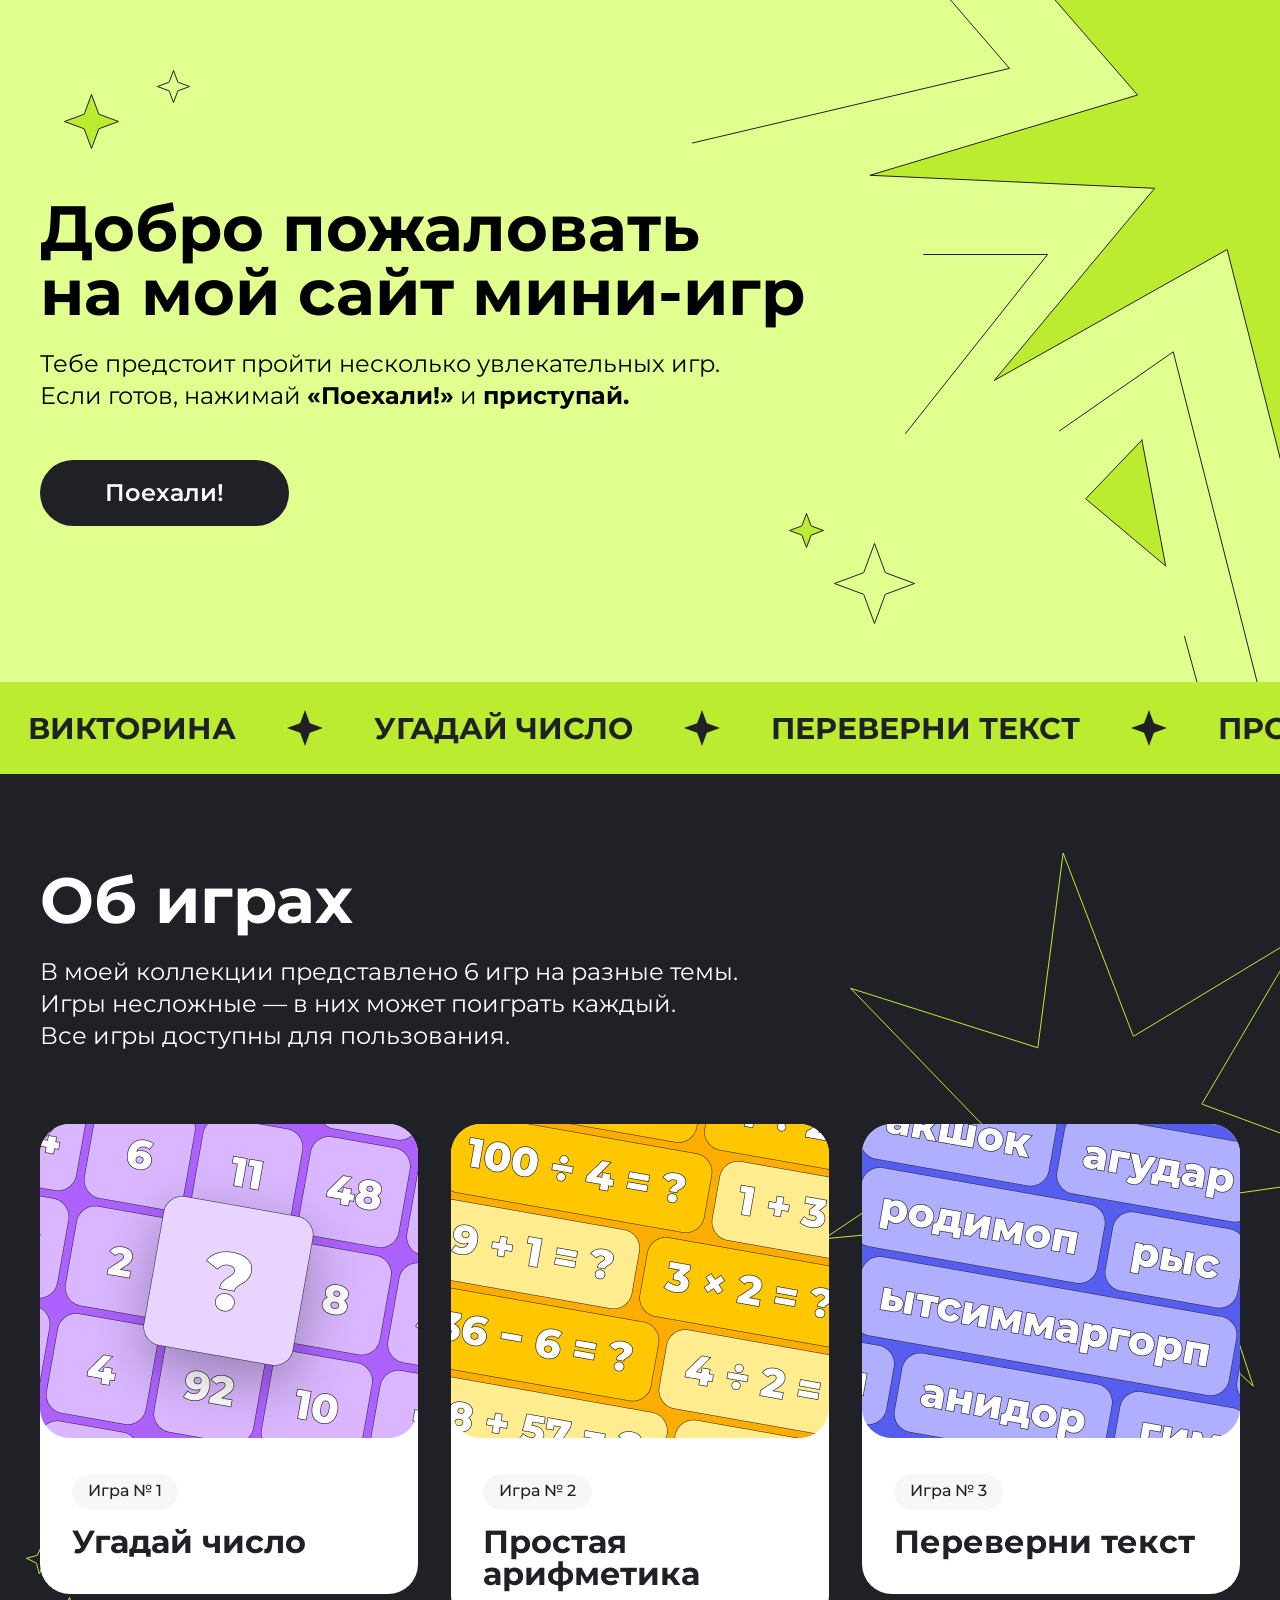
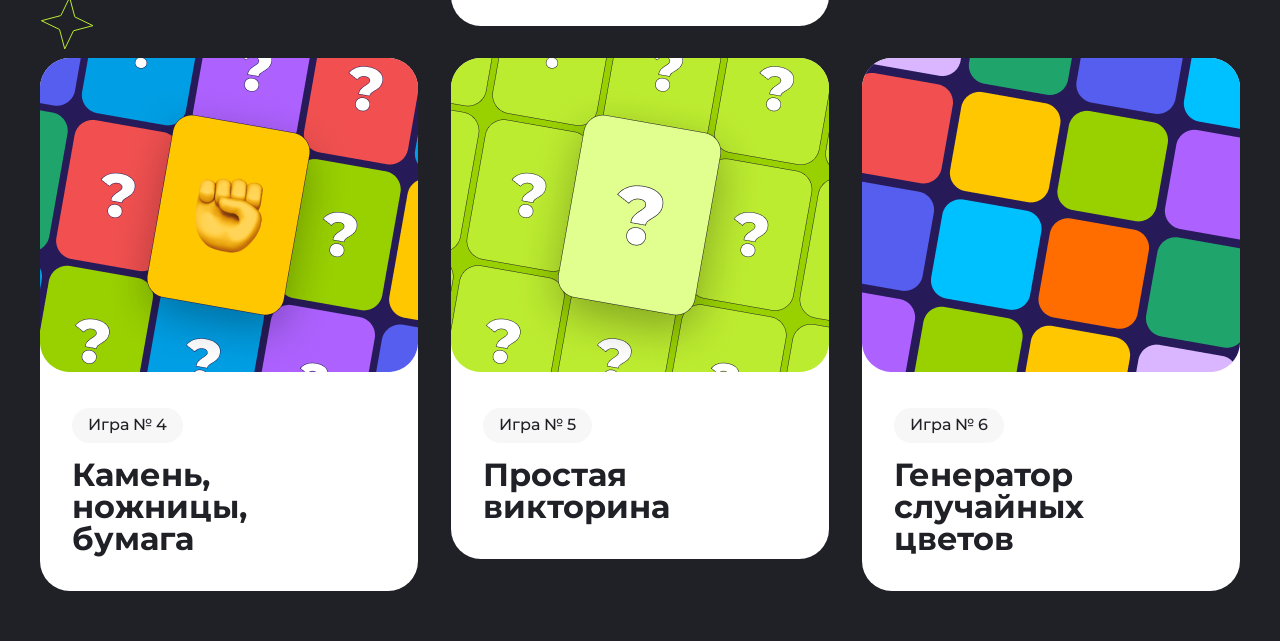
==== index.html @ 4f137b8b "Сайт с играми. Первый блок и блок об играх." ====
<!DOCTYPE html>
<html lang="en">

<head>
    <meta charset="UTF-8" />
    <meta name="viewport" content="width=device-width, initial-scale=1.0" />
    <title>Document</title>
    <link rel="preconnect" href="https://fonts.googleapis.com">
    <link rel="preconnect" href="https://fonts.gstatic.com" crossorigin>
    <link href="https://fonts.googleapis.com/css2?family=Montserrat:ital,wght@0,100..900;1,100..900&display=swap"
        rel="stylesheet">
    <link rel="stylesheet" type="text/css" href="style.css" />
</head>

<body>
    <section class="top">
        <div class="top__info center">
            <h1 class="top__title">Добро пожаловать<br>на мой сайт мини-игр</h1>
            <p class="top__subtitle">Тебе предстоит пройти несколько увлекательных игр.<br>Если готов,
                нажимай <b>«Поехали!»</b> и <b>приступай.</b></p>
            <a class="top__button" href="#about">Поехали!</a>
        </div>
        <svg class="star_1 bg_elements" width="57" height="57" viewBox="0 0 57 57" fill="none">
            <path
                d="M35.7285 20.9756L35.8086 21.1914L36.0244 21.2715L55.5586 28.5L36.0244 35.7285L35.8086 35.8086L35.7285 36.0244L28.5 55.5586L21.2715 36.0244L21.1914 35.8086L20.9756 35.7285L1.44043 28.5L20.9756 21.2715L21.1914 21.1914L21.2715 20.9756L28.5 1.44043L35.7285 20.9756Z"
                fill="#BCEC30" stroke="#202027" />
        </svg>

        <svg class="star_2 bg_elements" width="35" height="35" viewBox="0 0 35 35" fill="none">
            <path
                d="M21.7578 12.9473L21.8379 13.1621L22.0527 13.2422L33.5586 17.5L22.0527 21.7578L21.8379 21.8379L21.7578 22.0527L17.5 33.5586L13.2422 22.0527L13.1621 21.8379L12.9473 21.7578L1.44043 17.5L12.9473 13.2422L13.1621 13.1621L13.2422 12.9473L17.5 1.44043L21.7578 12.9473Z"
                stroke="#202027" />
        </svg>

        <svg class="star_3 bg_elements" width="37" height="37" viewBox="0 0 37 37" fill="none">
            <path
                d="M23.0273 13.6768L23.1074 13.8926L23.3232 13.9727L35.5586 18.5L23.3232 23.0273L23.1074 23.1074L23.0273 23.3232L18.5 35.5586L13.9727 23.3232L13.8926 23.1074L13.6768 23.0273L1.44043 18.5L13.6768 13.9727L13.8926 13.8926L13.9727 13.6768L18.5 1.44043L23.0273 13.6768Z"
                fill="#BCEC30" stroke="#202027" />
        </svg>

        <svg class="star_4 bg_elements" width="83" height="83" viewBox="0 0 83 83" fill="none">
            <path
                d="M52.2402 30.4648L52.3193 30.6807L52.5352 30.7598L81.5586 41.5L52.5352 52.2402L52.3193 52.3193L52.2402 52.5352L41.5 81.5586L30.7598 52.5352L30.6807 52.3193L30.4648 52.2402L1.44043 41.5L30.4648 30.7598L30.6807 30.6807L30.7598 30.4648L41.5 1.44043L52.2402 30.4648Z"
                stroke="#202027" />
        </svg>

        <svg class="super_star bg_elements" width="413" height="528" viewBox="0 0 413 528" fill="none">
            <path
                d="M533.96 48.4061C543.388 51.031 805.793 161.965 805.793 161.965L527.388 191.848L703.271 417.66L455.314 263.412L430.049 524.856L360.161 249.531L127.215 380.493L287.683 188.266L2.90706 175.289L270.58 95.0267L71.6813 -134.041L351.313 -2.49639L415.308 -256.31L444.045 -1.9517L698.758 -177.398L533.96 48.4061Z"
                fill="#BCEC30" stroke="#202027" stroke-miterlimit="10" stroke-linecap="round" />
        </svg>

        <svg class="ray_1 bg_elements" width="319" height="154" viewBox="0 0 319 154" fill="none">
            <path d="M241.293 -10L317.5 78.3799L0.5 153" stroke="#202027" stroke-linecap="round" />
        </svg>

        <svg class="ray_2 bg_elements" width="144" height="180" viewBox="0 0 144 180" fill="none">
            <path d="M18.5824 0.5H142.5L0.5 179.5" stroke="#202027" stroke-linecap="round" />
        </svg>

        <svg class="ray_3 bg_elements" width="216" height="420" viewBox="0 0 216 420" fill="none">
            <path d="M0.5 79.8677L114.26 0.822235L220.382 418.822" stroke="#202027" stroke-linecap="round" />
        </svg>

        <svg class="ray_4 bg_elements" width="35" height="125" viewBox="0 0 35 125" fill="none">
            <path d="M0.5 0.500122L34.5 124.5" stroke="#202027" stroke-linecap="round" />
        </svg>

        <svg class="triangle bg_elements" width="82" height="129" viewBox="0 0 82 129" fill="none">
            <path d="M56.8884 1.04858L0.729492 59.8133L80.7295 127.049L56.8884 1.04858Z" fill="#BCEC30" stroke="#202027"
                stroke-linecap="round" />
        </svg>
        <div class="ribbon">
            <div class="ribbon-track">
                <div class="ribbon-flex">
                    <a class="ribbon__link" href="#">Викторина</a>
                    <img src="./img/Star_delimiter.svg" alt="star">
                    <a class="ribbon__link" href="#">угадай число</a>
                    <img src="./img/Star_delimiter.svg" alt="star">
                    <a class="ribbon__link" href="#">Переверни текст</a>
                    <img src="./img/Star_delimiter.svg" alt="star">
                    <a class="ribbon__link" href="#">Простая арифметика</a>
                    <img src="./img/Star_delimiter.svg" alt="star">
                    <a class="ribbon__link" href="#">Камень, ножницы, бумага</a>
                    <img src="./img/Star_delimiter.svg" alt="star">
                    <a class="ribbon__link" href="#">Генератор случайных цветов</a>
                    <img src="./img/Star_delimiter.svg" alt="star">
                </div>

                <div class="ribbon-flex">
                    <a class="ribbon__link" href="#">Викторина</a>
                    <img src="./img/Star_delimiter.svg" alt="star">
                    <a class="ribbon__link" href="#">угадай число</a>
                    <img src="./img/Star_delimiter.svg" alt="star">
                    <a class="ribbon__link" href="#">Переверни текст</a>
                    <img src="./img/Star_delimiter.svg" alt="star">
                    <a class="ribbon__link" href="#">Простая арифметика</a>
                    <img src="./img/Star_delimiter.svg" alt="star">
                    <a class="ribbon__link" href="#">Камень, ножницы, бумага</a>
                    <img src="./img/Star_delimiter.svg" alt="star">
                    <a class="ribbon__link" href="#">Генератор случайных цветов</a>
                    <img src="./img/Star_delimiter.svg" alt="star">
                </div>
            </div>
        </div>
    </section>

    <section class="about-games center" id="about">
        <h2 class="about-games__title">Об играх</h2>
        <p class="about-games__desc">В моей коллекции представлено 6 игр на разные темы.<br>Игры несложные — в них может
            поиграть каждый.<br>Все игры доступны для пользования.</p>
        <div class="about-content">
            <a class="about-content__links" href="#mini_guessthenumber">
                <article class="gamecard">
                    <img class="gamecard__image" src="./img/guessTHEnumber.png" alt="Угадай число" />
                    <p class="gamecard__number">Игра № 1</p>
                    <h3 class="gamecard__name">Угадай число</h3>
                </article>
            </a>
            <a class="about-content__links" href="#mini_simpleMath">
                <article class="gamecard">
                    <img class="gamecard__image" src="./img/simpleMath.png" alt="Простая арифметика" />
                    <p class="gamecard__number">Игра № 2</p>
                    <h3 class="gamecard__name">Простая арифметика</h3>
                </article>
            </a>
            <a class="about-content__links" href="#mini_textRoll">
                <article class="gamecard">
                    <img class="gamecard__image" src="./img/textRoll.png" alt="Переверни текст" />
                    <p class="gamecard__number">Игра № 3</p>
                    <h3 class="gamecard__name">Переверни текст</h3>
                </article>
            </a>
            <a class="about-content__links" href="#mini_rockPaperScissors">
                <article class="gamecard">
                    <img class="gamecard__image" src="./img/rockPaperScissors.png" alt="Камень, ножницы, бумага" />
                    <p class="gamecard__number">Игра № 4</p>
                    <h3 class="gamecard__name">Камень, ножницы, <br>бумага</h3>
                </article>
            </a>
            <a class="about-content__links" href="#mini_simpleQuiz">
                <article class="gamecard">
                    <img class="gamecard__image" src="./img/simpleQuiz.png" alt="Простая викторина" />
                    <p class="gamecard__number">Игра № 5</p>
                    <h3 class="gamecard__name">Простая викторина</h3>
                </article>
            </a>
            <a class="about-content__links" href="#mini_rndColorGenerator">
                <article class="gamecard">
                    <img class="gamecard__image" src="./img/rndColorGenerator.png" alt="Генератор случайных цветов" />
                    <p class="gamecard__number">Игра № 6</p>
                    <h3 class="gamecard__name">Генератор случайных цветов</h3>
                </article>
            </a>
        </div>
        <svg class="about-games__smallstar bg_elements" width="32" height="32" viewBox="0 0 32 32" fill="none">
            <path
                d="M19.7299 11.9161L19.7892 12.1376L19.9965 12.2378L29.7633 16.9489L19.282 19.7302L19.0596 19.7894L18.9593 19.9966L14.2472 29.7633L11.467 19.2822L11.4077 19.0597L11.2015 18.9596L1.43379 14.2474L11.9159 11.4672L12.1374 11.4079L12.2375 11.2016L16.9487 1.43385L19.7299 11.9161Z"
                stroke="#BCEC30" />
        </svg>
        <svg class="about-games__medstar bg_elements" width="55" height="55" viewBox="0 0 55 55" fill="none">
            <path
                d="M34.7324 20.6642L34.7916 20.8867L34.999 20.9859L52.9165 29.6301L33.6881 34.7321L33.4657 34.7914L33.3655 34.9986L24.7213 52.9162L19.6193 33.6878L19.561 33.4654L19.3538 33.3652L1.43523 24.7209L20.6646 19.619L20.887 19.5607L20.9862 19.3534L29.6305 1.43487L34.7324 20.6642Z"
                stroke="#BCEC30" />
        </svg>
        <svg class="about-games__bigstar bg_elements" width="458" height="567" viewBox="0 0 458 567" fill="none">
            <path
                d="M311.162 184.877L311.375 185.435L311.886 185.126L479.433 83.8166L380.125 252.557L379.822 253.073L380.383 253.28L564.053 321.108L370.209 348.674L369.617 348.758L369.804 349.326L431.29 535.214L288.88 400.849L288.444 400.439L288.117 400.94L181.119 564.91L197.379 369.793L197.429 369.197L196.833 369.254L1.9221 387.833L164.611 278.892L165.107 278.56L164.691 278.129L28.6398 137.326L215.247 196.597L215.818 196.778L215.895 196.186L241.152 2.02586L311.162 184.877Z"
                stroke="#BCEC30" />
        </svg>
    </section>
</body>

</html>
---- style.css ----
* {
  margin: 0;
  padding: 0;
  z-index: 2;
}

a {
  text-decoration: none;
}

.center {
  padding-left: calc(50% - 600px);
  padding-right: calc(50% - 600px);
}

body {
  font-family: "Montserrat", sans-serif;
  font-size: 16px;
}

.top {
  background-color: #E1FF8F;
  background-repeat: no-repeat;
  background-position: center, center;
  background-size: cover;
  padding-top: 196px;
  position: relative;
  z-index: 0;
  overflow: hidden;
}

.top__info {
  max-width: 769px;
  position: relative;
  /* z-index: 2; */
}

.top__title {
  font-family: Montserrat;
  font-weight: 700;
  font-size: 64px;
  line-height: 100%;
  letter-spacing: 0px;
  vertical-align: middle;
}

.top__subtitle {
  font-family: Montserrat;
  font-weight: 400;
  font-size: 24px;
  line-height: 32px;
  letter-spacing: 0px;
  vertical-align: middle;
  margin-top: 24px;
}

.top__button {
  display: inline-block;
  opacity: 1;
  border-width: 1px;
  border-radius: 60px;
  padding: 16px 65px;
  background: #202027;
  font-family: Montserrat;
  font-weight: 600;
  font-size: 24px;
  line-height: 142%;
  letter-spacing: 0%;
  text-align: center;
  color: #FFFFFF;
  margin-top: 48px;
  transition: all 0.5s;
}

.top__button:hover {
  color: #000000;
  background-color: #ffffff;
}

.bg_elements {
  position: absolute;
  z-index: 1;
}

.star_1 {
  top: 93px;
  left: 63px;
}

.star_2 {
  top: 69px;
  left: 156px;
}

.star_3 {
  bottom: 225px;
  right: 455px;
}

.star_4 {
  bottom: 149px;
  right: 364px;
}

.super_star {
  top: 0px;
  right: 0px;
}

.ray_1 {
  top: -10px;
  right: 269px;
}

.ray_2 {
  top: 254px;
  right: 231px;
}

.ray_3 {
  bottom: 3px;
  right: 5px;
}

.ray_4 {
  bottom: 13px;
  right: 61px;
}

.triangle {
  bottom: 206px;
  right: 113px;
}

.ribbon {
  overflow: hidden;
  margin-top: 156px;
  white-space: nowrap;
  background-color: #BCEC30;
  padding: 28px;
  width: 100%;
  position: relative;
  z-index: 2;
}

.ribbon-track {
  display: flex;
  width: max-content;
  animation: scroll 15s linear infinite;
}

.ribbon-flex {
  display: flex;
  align-items: center;
  column-gap: 51px;
  padding-right: 51px;
}

.ribbon__link {
  font-family: Montserrat;
  font-weight: 700;
  font-size: 30px;
  line-height: 110%;
  letter-spacing: 4%;
  text-transform: uppercase;
  color: #202027;
}

@keyframes scroll {
  0% {
    transform: translateX(0);
  }

  100% {
    transform: translateX(-50%);
  }
}

.ribbon:hover {
  animation-play-state: paused;
}

.about-games {
  padding-top: 94px;
  padding-bottom: 50px;
  background-color: #202027;
  position: relative;
}

.about-games__title {
  color: #FFFFFF;
  font-weight: 700;
  font-style: Bold;
  font-size: 64px;
  line-height: 100%;
  letter-spacing: 0px;
}

.about-games__desc {
  color: #FFFFFF;
  font-weight: 400;
  font-size: 24px;
  line-height: 32px;
  letter-spacing: 0px;
  margin-top: 24px;
}

.about-content {
  display: flex;
  flex-wrap: wrap;
  gap: 32px;
  margin-top: 72px;
  justify-content: space-between;
  align-items: flex-start;
}

.gamecard {
  border-radius: 30px;
  max-width: 378px;
  background-color: #fff;
  z-index: 2;
  transition: transform 0.7s;
}

.gamecard__image {
  width: 100%;
}

.gamecard__number {
  margin-top: 32px;
  margin-left: 32px;
  display: inline-block;
  background-color: #F7F7F7;
  font-weight: 500;
  font-size: 16px;
  line-height: 110%;
  letter-spacing: 0px;
  vertical-align: bottom;
  border-radius: 52.58px;
  padding: 8px 16px 10px 16px;
  color: #202027;
}

.gamecard__name {
  display: inline-block;
  margin: 16px 32px 36px 32px;
  font-weight: 700;
  font-size: 32px;
  line-height: 100%;
  color: #202027;
}

.gamecard:hover {
  transform: scale(1.05);
}

.about-games__smallstar {
  top: 770px;
  left: 25px;
}

.about-games__medstar {
  top: 822px;
  left: 40px;
}

.about-games__bigstar {
  top: 77px;
  right: 0px;
}
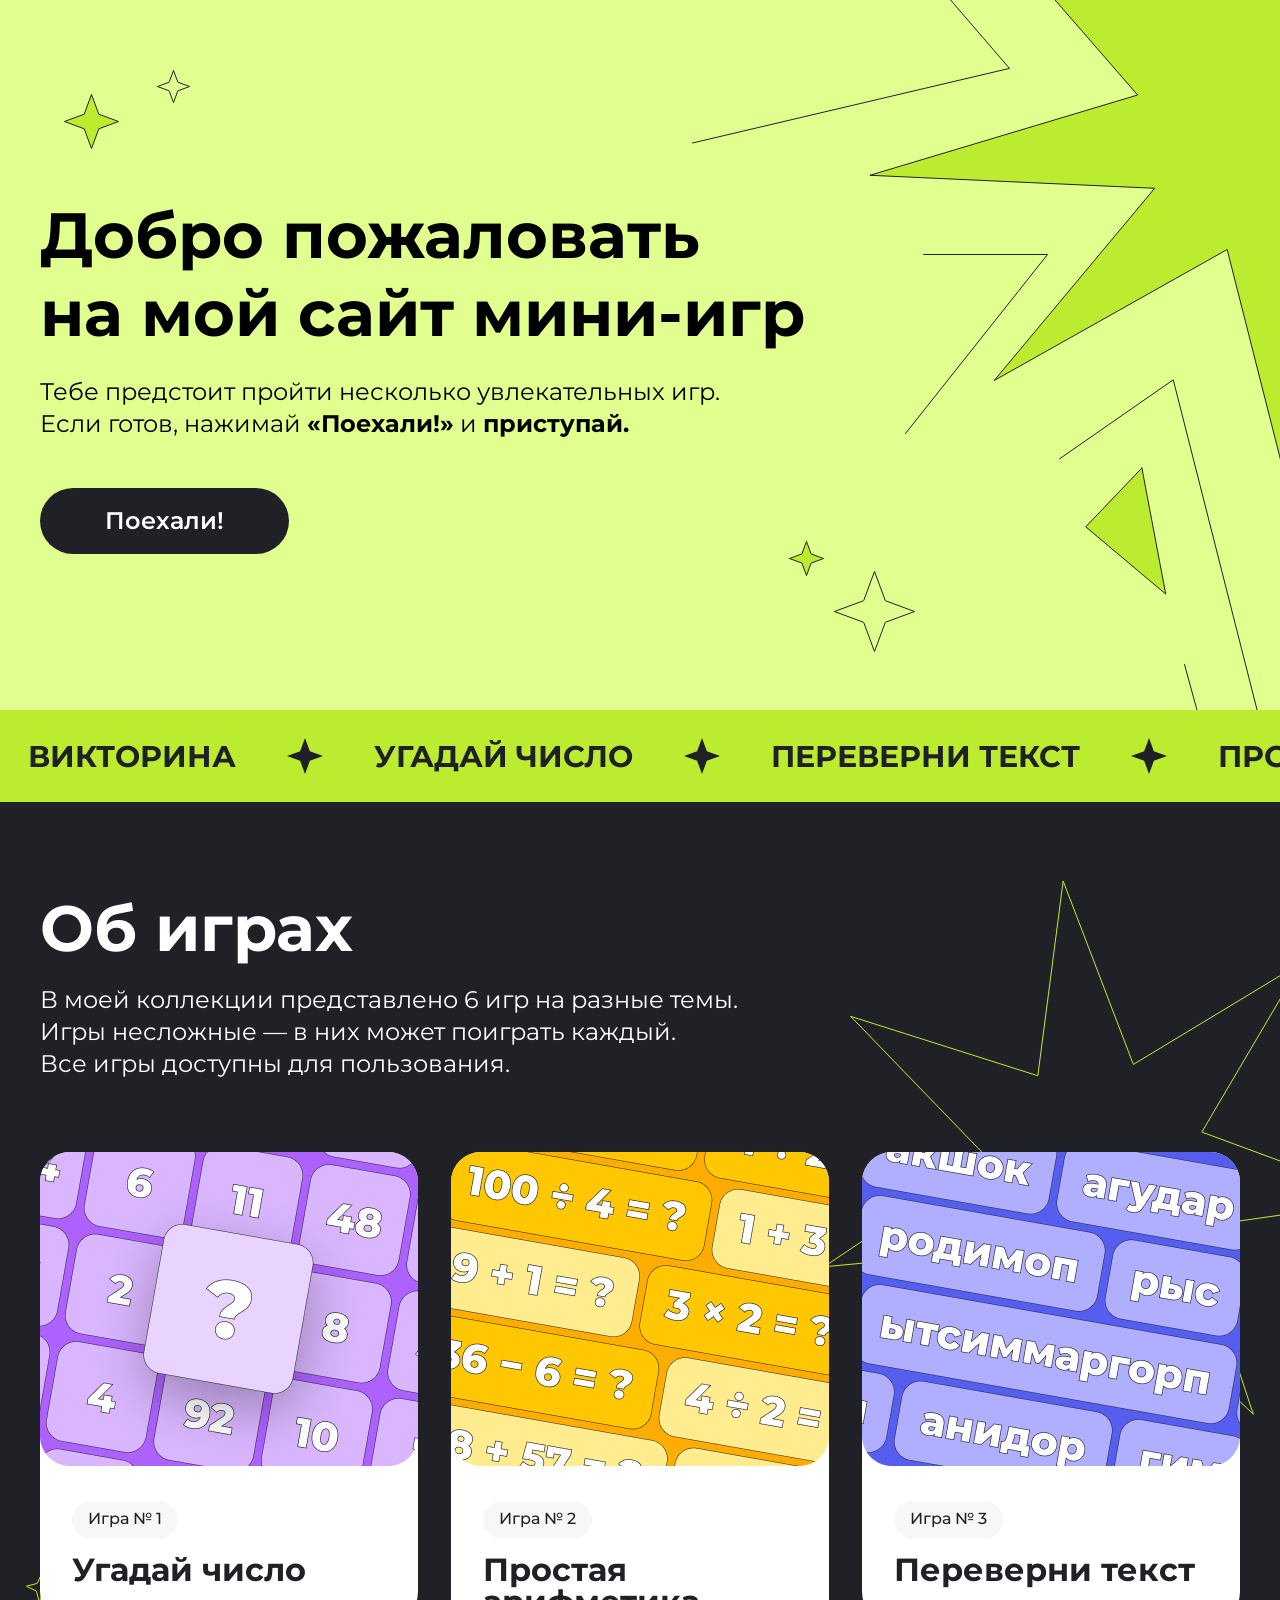
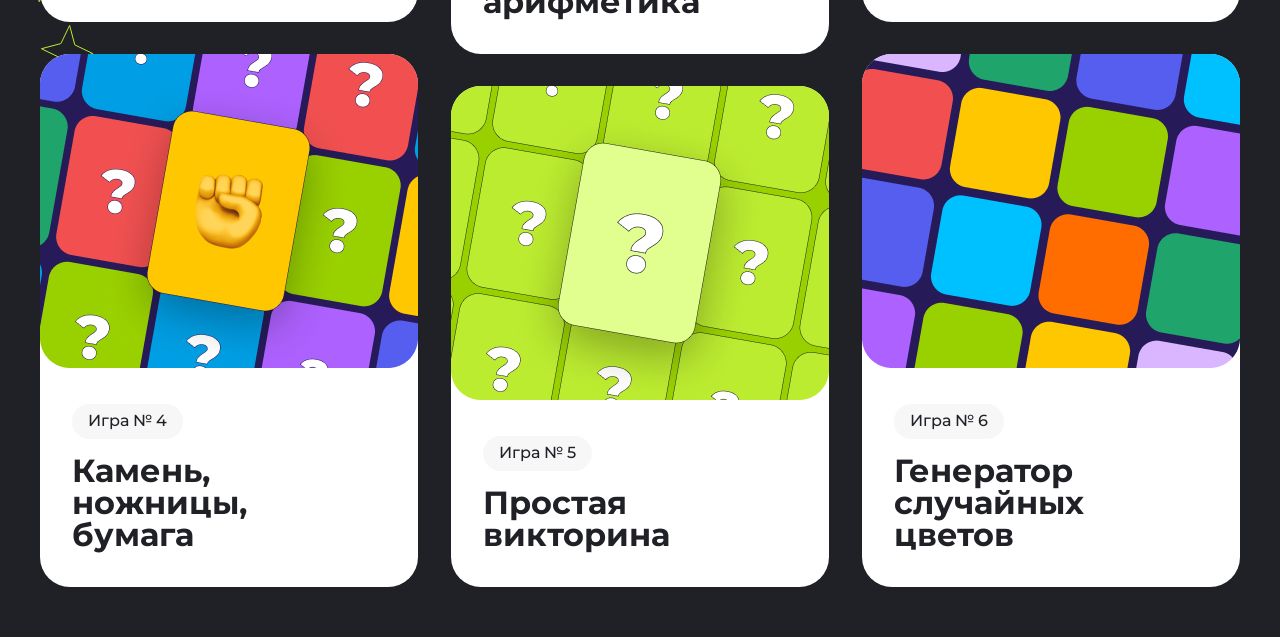
==== commit d12f72bf: "Устранение замечаний." ====
--- a/index.html
+++ b/index.html
@@ -113,42 +113,42 @@
             <a class="about-content__links" href="#mini_guessthenumber">
                 <article class="gamecard">
                     <img class="gamecard__image" src="./img/guessTHEnumber.png" alt="Угадай число" />
-                    <p class="gamecard__number">Игра № 1</p>
+                    <span class="gamecard__number">Игра № 1</span>
                     <h3 class="gamecard__name">Угадай число</h3>
                 </article>
             </a>
             <a class="about-content__links" href="#mini_simpleMath">
                 <article class="gamecard">
                     <img class="gamecard__image" src="./img/simpleMath.png" alt="Простая арифметика" />
-                    <p class="gamecard__number">Игра № 2</p>
+                    <span class="gamecard__number">Игра № 2</span>
                     <h3 class="gamecard__name">Простая арифметика</h3>
                 </article>
             </a>
             <a class="about-content__links" href="#mini_textRoll">
                 <article class="gamecard">
                     <img class="gamecard__image" src="./img/textRoll.png" alt="Переверни текст" />
-                    <p class="gamecard__number">Игра № 3</p>
+                    <span class="gamecard__number">Игра № 3</span>
                     <h3 class="gamecard__name">Переверни текст</h3>
                 </article>
             </a>
             <a class="about-content__links" href="#mini_rockPaperScissors">
                 <article class="gamecard">
                     <img class="gamecard__image" src="./img/rockPaperScissors.png" alt="Камень, ножницы, бумага" />
-                    <p class="gamecard__number">Игра № 4</p>
+                    <span class="gamecard__number">Игра № 4</span>
                     <h3 class="gamecard__name">Камень, ножницы, <br>бумага</h3>
                 </article>
             </a>
-            <a class="about-content__links" href="#mini_simpleQuiz">
+            <a class="about-content__links about-content__links_alignment" href="#mini_simpleQuiz">
                 <article class="gamecard">
                     <img class="gamecard__image" src="./img/simpleQuiz.png" alt="Простая викторина" />
-                    <p class="gamecard__number">Игра № 5</p>
+                    <span class="gamecard__number">Игра № 5</span>
                     <h3 class="gamecard__name">Простая викторина</h3>
                 </article>
             </a>
             <a class="about-content__links" href="#mini_rndColorGenerator">
                 <article class="gamecard">
                     <img class="gamecard__image" src="./img/rndColorGenerator.png" alt="Генератор случайных цветов" />
-                    <p class="gamecard__number">Игра № 6</p>
+                    <span class="gamecard__number">Игра № 6</span>
                     <h3 class="gamecard__name">Генератор случайных цветов</h3>
                 </article>
             </a>
--- a/style.css
+++ b/style.css
@@ -39,7 +39,6 @@
   font-family: Montserrat;
   font-weight: 700;
   font-size: 64px;
-  line-height: 100%;
   letter-spacing: 0px;
   vertical-align: middle;
 }
@@ -208,11 +207,20 @@
 .about-content {
   display: flex;
   flex-wrap: wrap;
-  gap: 32px;
+  column-gap: 32px;
   margin-top: 72px;
   justify-content: space-between;
   align-items: flex-start;
 }
+
+.about-content__links{
+  height:fit-content;
+}
+
+.about-content__links_alignment {
+  align-self: flex-end;
+}
+
 
 .gamecard {
   border-radius: 30px;
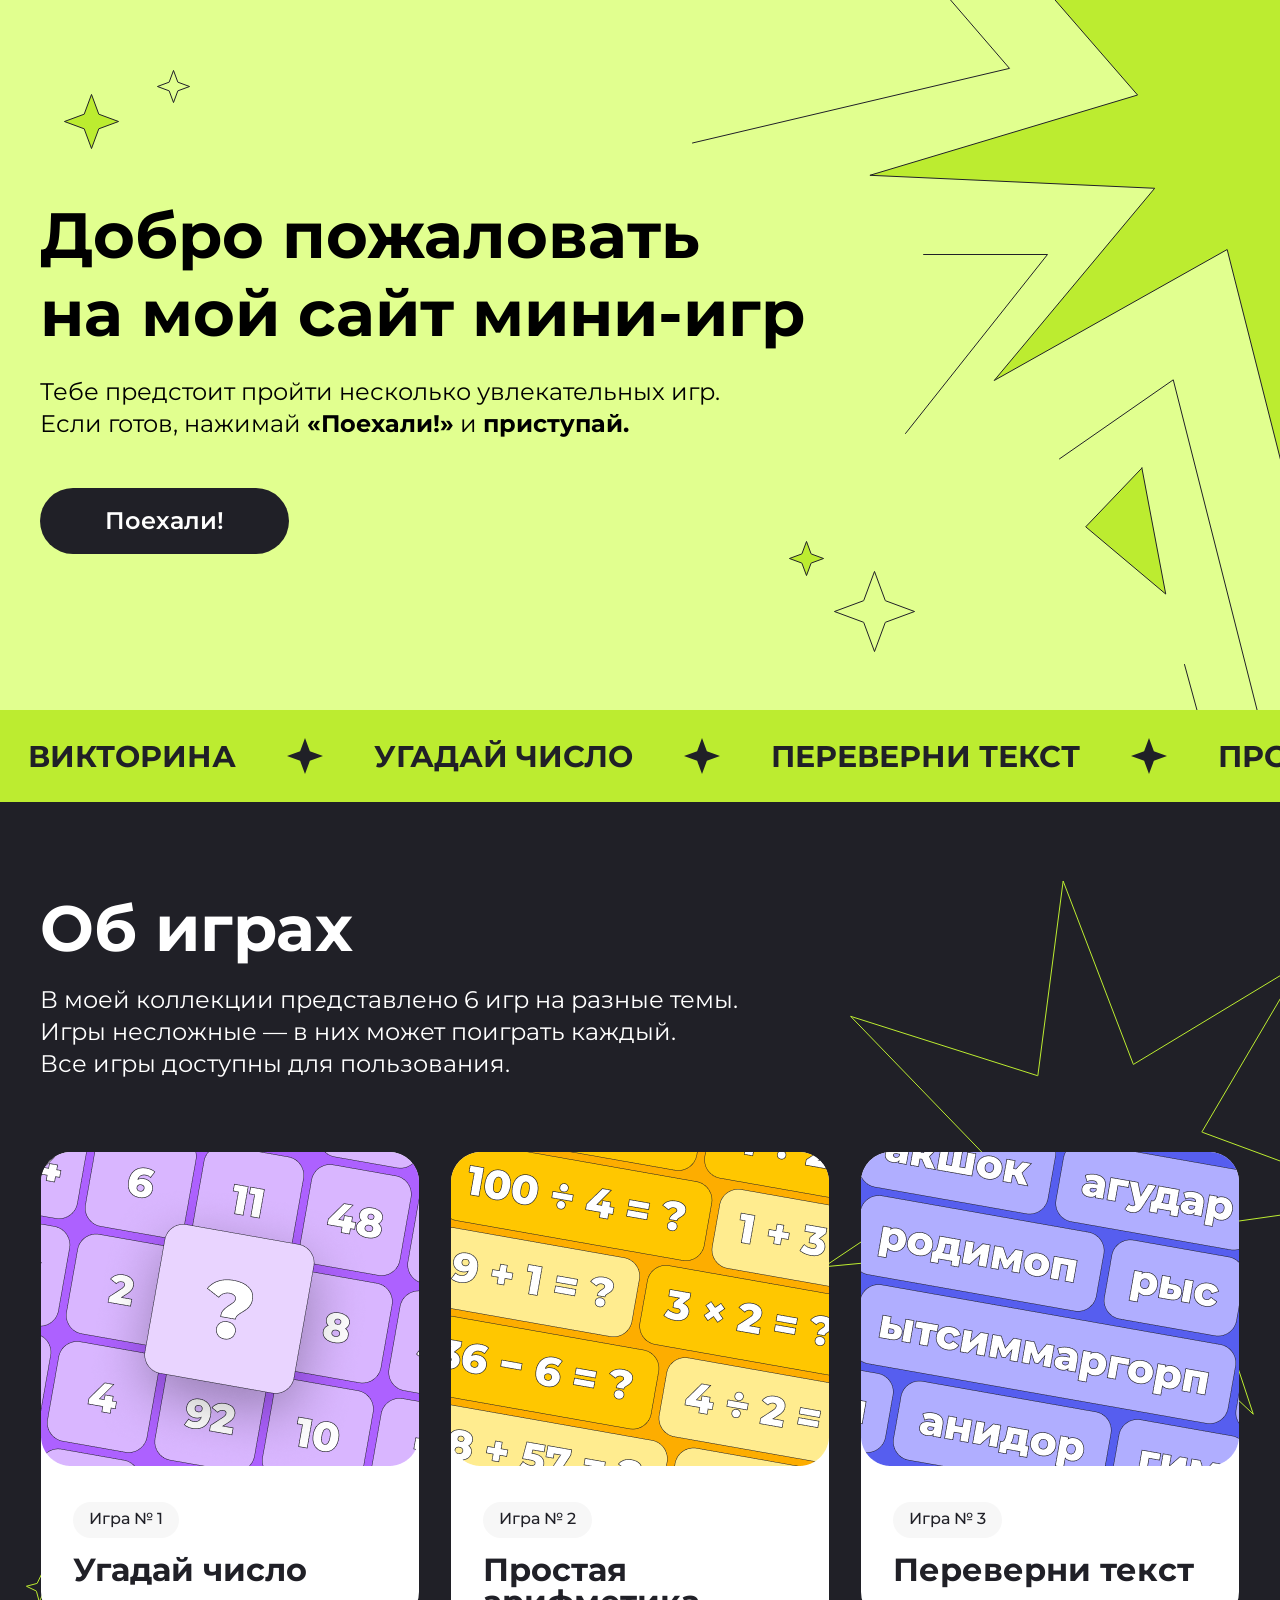
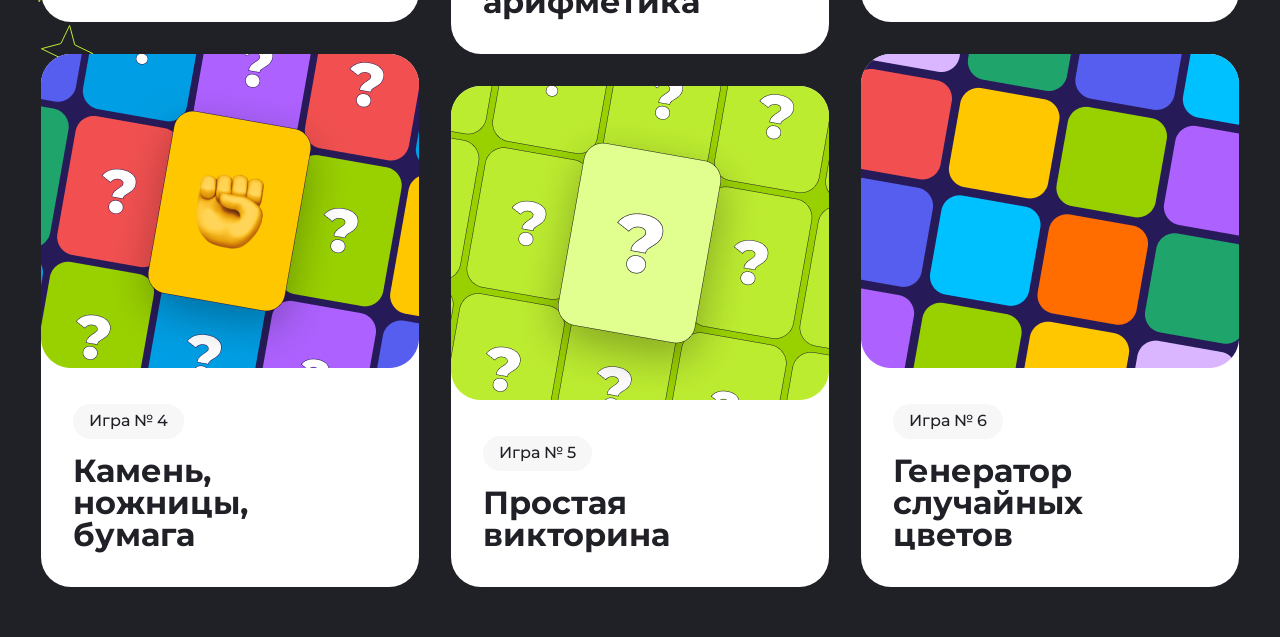
==== commit 0cf7b90b: "Мобильная версия + ДЗ №2 по JS" ====
--- a/index.html
+++ b/index.html
@@ -16,7 +16,7 @@
     <section class="top">
         <div class="top__info center">
             <h1 class="top__title">Добро пожаловать<br>на мой сайт мини-игр</h1>
-            <p class="top__subtitle">Тебе предстоит пройти несколько увлекательных игр.<br>Если готов,
+            <p class="top__subtitle">Тебе предстоит пройти несколько увлекательных игр. Если готов,
                 нажимай <b>«Поехали!»</b> и <b>приступай.</b></p>
             <a class="top__button" href="#about">Поехали!</a>
         </div>
@@ -44,29 +44,36 @@
                 stroke="#202027" />
         </svg>
 
-        <svg class="super_star bg_elements" width="413" height="528" viewBox="0 0 413 528" fill="none">
+        <svg class="super_star bg_elements invisible-mob" width="413" height="528" viewBox="0 0 413 528" fill="none">
             <path
                 d="M533.96 48.4061C543.388 51.031 805.793 161.965 805.793 161.965L527.388 191.848L703.271 417.66L455.314 263.412L430.049 524.856L360.161 249.531L127.215 380.493L287.683 188.266L2.90706 175.289L270.58 95.0267L71.6813 -134.041L351.313 -2.49639L415.308 -256.31L444.045 -1.9517L698.758 -177.398L533.96 48.4061Z"
                 fill="#BCEC30" stroke="#202027" stroke-miterlimit="10" stroke-linecap="round" />
         </svg>
 
-        <svg class="ray_1 bg_elements" width="319" height="154" viewBox="0 0 319 154" fill="none">
+        <svg class="big_star bg_elements" width="160" height="155" viewBox="0 0 160 155" fill="none">
+            <path
+                d="M163.245 10.1084C166.091 10.8901 245.303 43.9262 245.303 43.9262L161.261 52.8254L214.355 120.072L139.504 74.1373L131.878 151.995L110.781 70.0034L40.4614 109.004L88.9017 51.7587L2.93664 47.8942L83.7388 23.992L23.6975 -44.2245L108.11 -5.05042L127.428 -80.6362L136.103 -4.88821L212.993 -57.1361L163.245 10.1084Z"
+                fill="#BCEC30" stroke="#202027" stroke-miterlimit="10" stroke-linecap="round" />
+        </svg>
+
+
+        <svg class="ray_1 bg_elements invisible-mob" width="319" height="154" viewBox="0 0 319 154" fill="none">
             <path d="M241.293 -10L317.5 78.3799L0.5 153" stroke="#202027" stroke-linecap="round" />
         </svg>
 
-        <svg class="ray_2 bg_elements" width="144" height="180" viewBox="0 0 144 180" fill="none">
+        <svg class="ray_2 bg_elements invisible-mob" width="144" height="180" viewBox="0 0 144 180" fill="none">
             <path d="M18.5824 0.5H142.5L0.5 179.5" stroke="#202027" stroke-linecap="round" />
         </svg>
 
-        <svg class="ray_3 bg_elements" width="216" height="420" viewBox="0 0 216 420" fill="none">
+        <svg class="ray_3 bg_elements invisible-mob" width="216" height="420" viewBox="0 0 216 420" fill="none">
             <path d="M0.5 79.8677L114.26 0.822235L220.382 418.822" stroke="#202027" stroke-linecap="round" />
         </svg>
 
-        <svg class="ray_4 bg_elements" width="35" height="125" viewBox="0 0 35 125" fill="none">
+        <svg class="ray_4 bg_elements invisible-mob" width="35" height="125" viewBox="0 0 35 125" fill="none">
             <path d="M0.5 0.500122L34.5 124.5" stroke="#202027" stroke-linecap="round" />
         </svg>
 
-        <svg class="triangle bg_elements" width="82" height="129" viewBox="0 0 82 129" fill="none">
+        <svg class="triangle bg_elements invisible-mob" width="82" height="129" viewBox="0 0 82 129" fill="none">
             <path d="M56.8884 1.04858L0.729492 59.8133L80.7295 127.049L56.8884 1.04858Z" fill="#BCEC30" stroke="#202027"
                 stroke-linecap="round" />
         </svg>
@@ -74,32 +81,32 @@
             <div class="ribbon-track">
                 <div class="ribbon-flex">
                     <a class="ribbon__link" href="#">Викторина</a>
-                    <img src="./img/Star_delimiter.svg" alt="star">
+                    <img class="ribbon__delimiter" src="./img/Star_delimiter.svg" alt="star">
                     <a class="ribbon__link" href="#">угадай число</a>
-                    <img src="./img/Star_delimiter.svg" alt="star">
+                    <img class="ribbon__delimiter" src="./img/Star_delimiter.svg" alt="star">
                     <a class="ribbon__link" href="#">Переверни текст</a>
-                    <img src="./img/Star_delimiter.svg" alt="star">
+                    <img class="ribbon__delimiter" src="./img/Star_delimiter.svg" alt="star">
                     <a class="ribbon__link" href="#">Простая арифметика</a>
-                    <img src="./img/Star_delimiter.svg" alt="star">
+                    <img class="ribbon__delimiter" src="./img/Star_delimiter.svg" alt="star">
                     <a class="ribbon__link" href="#">Камень, ножницы, бумага</a>
-                    <img src="./img/Star_delimiter.svg" alt="star">
+                    <img class="ribbon__delimiter" src="./img/Star_delimiter.svg" alt="star">
                     <a class="ribbon__link" href="#">Генератор случайных цветов</a>
-                    <img src="./img/Star_delimiter.svg" alt="star">
+                    <img class="ribbon__delimiter" src="./img/Star_delimiter.svg" alt="star">
                 </div>
 
                 <div class="ribbon-flex">
                     <a class="ribbon__link" href="#">Викторина</a>
-                    <img src="./img/Star_delimiter.svg" alt="star">
+                    <img class="ribbon__delimiter" src="./img/Star_delimiter.svg" alt="star">
                     <a class="ribbon__link" href="#">угадай число</a>
-                    <img src="./img/Star_delimiter.svg" alt="star">
+                    <img class="ribbon__delimiter" src="./img/Star_delimiter.svg" alt="star">
                     <a class="ribbon__link" href="#">Переверни текст</a>
-                    <img src="./img/Star_delimiter.svg" alt="star">
+                    <img class="ribbon__delimiter" src="./img/Star_delimiter.svg" alt="star">
                     <a class="ribbon__link" href="#">Простая арифметика</a>
-                    <img src="./img/Star_delimiter.svg" alt="star">
+                    <img class="ribbon__delimiter" src="./img/Star_delimiter.svg" alt="star">
                     <a class="ribbon__link" href="#">Камень, ножницы, бумага</a>
-                    <img src="./img/Star_delimiter.svg" alt="star">
+                    <img class="ribbon__delimiter" src="./img/Star_delimiter.svg" alt="star">
                     <a class="ribbon__link" href="#">Генератор случайных цветов</a>
-                    <img src="./img/Star_delimiter.svg" alt="star">
+                    <img class="ribbon__delimiter" src="./img/Star_delimiter.svg" alt="star">
                 </div>
             </div>
         </div>
--- a/style.css
+++ b/style.css
@@ -51,6 +51,7 @@
   letter-spacing: 0px;
   vertical-align: middle;
   margin-top: 24px;
+  padding-right: 24px;
 }
 
 .top__button {
@@ -101,6 +102,12 @@
   right: 364px;
 }
 
+.big_star {
+  display: none;
+  top: 0px;
+  right: 0px;
+}
+
 .super_star {
   top: 0px;
   right: 0px;
@@ -209,12 +216,12 @@
   flex-wrap: wrap;
   column-gap: 32px;
   margin-top: 72px;
-  justify-content: space-between;
+  justify-content: center;
   align-items: flex-start;
 }
 
-.about-content__links{
-  height:fit-content;
+.about-content__links {
+  height: fit-content;
 }
 
 .about-content__links_alignment {
@@ -275,4 +282,110 @@
 .about-games__bigstar {
   top: 77px;
   right: 0px;
+}
+
+@media (max-width: 1198px) {
+  .center {
+    padding-left: calc(50% - 394px);
+    padding-right: calc(50% - 394px);
+  }
+
+  .about-content {
+    row-gap: 32px;
+  }
+
+  .invisible-mob {
+    display: none;
+  }
+
+  .big_star {
+    display: block;
+  }
+
+  .star_3 {
+    right: 86px;
+  }
+
+  .star_4 {
+    right: 34px;
+  }
+}
+
+@media (max-width: 787px) {
+
+  .center {
+    padding-left: 16px;
+    padding-right: 16px;
+  }
+
+  .about-games {
+    display: none;
+  }
+
+  .top {
+    padding-top: 147px;
+  }
+
+  .top__title {
+    font-size: 40px;
+    text-align: center;
+  }
+
+  .top__subtitle {
+    font-size: 16px;
+    line-height: 100%;
+    letter-spacing: 0px;
+    text-align: center;
+    vertical-align: middle;
+    padding-left: 16px;
+    padding-right: 16px;
+  }
+
+  .top__button {
+    display: block;
+    justify-self: center;
+    padding: 16px 103.5px;
+    font-size: 16px;
+    margin-top: 36px;
+  }
+
+  .ribbon {
+    padding: 16px;
+    margin-top: 131px;
+  }
+
+  .ribbon__link {
+    font-size: 16px;
+  }
+
+  .ribbon__delimiter {
+    width: 19px;
+    height: 19px;
+  }
+
+  .star_1 {
+    top: 97px;
+    left: 37px;
+    width: 35px;
+    height: 35px;
+  }
+
+  .star_2 {
+    top: 64px;
+    left: 91px;
+    width: 21px;
+    height: 21px;
+  }
+
+  .star_3 {
+    bottom: 125px;
+    width: 18px;
+    height: 18px;
+  }
+
+  .star_4 {
+    bottom: 79px;
+    width: 39px;
+    height: 41px;
+  }
 }
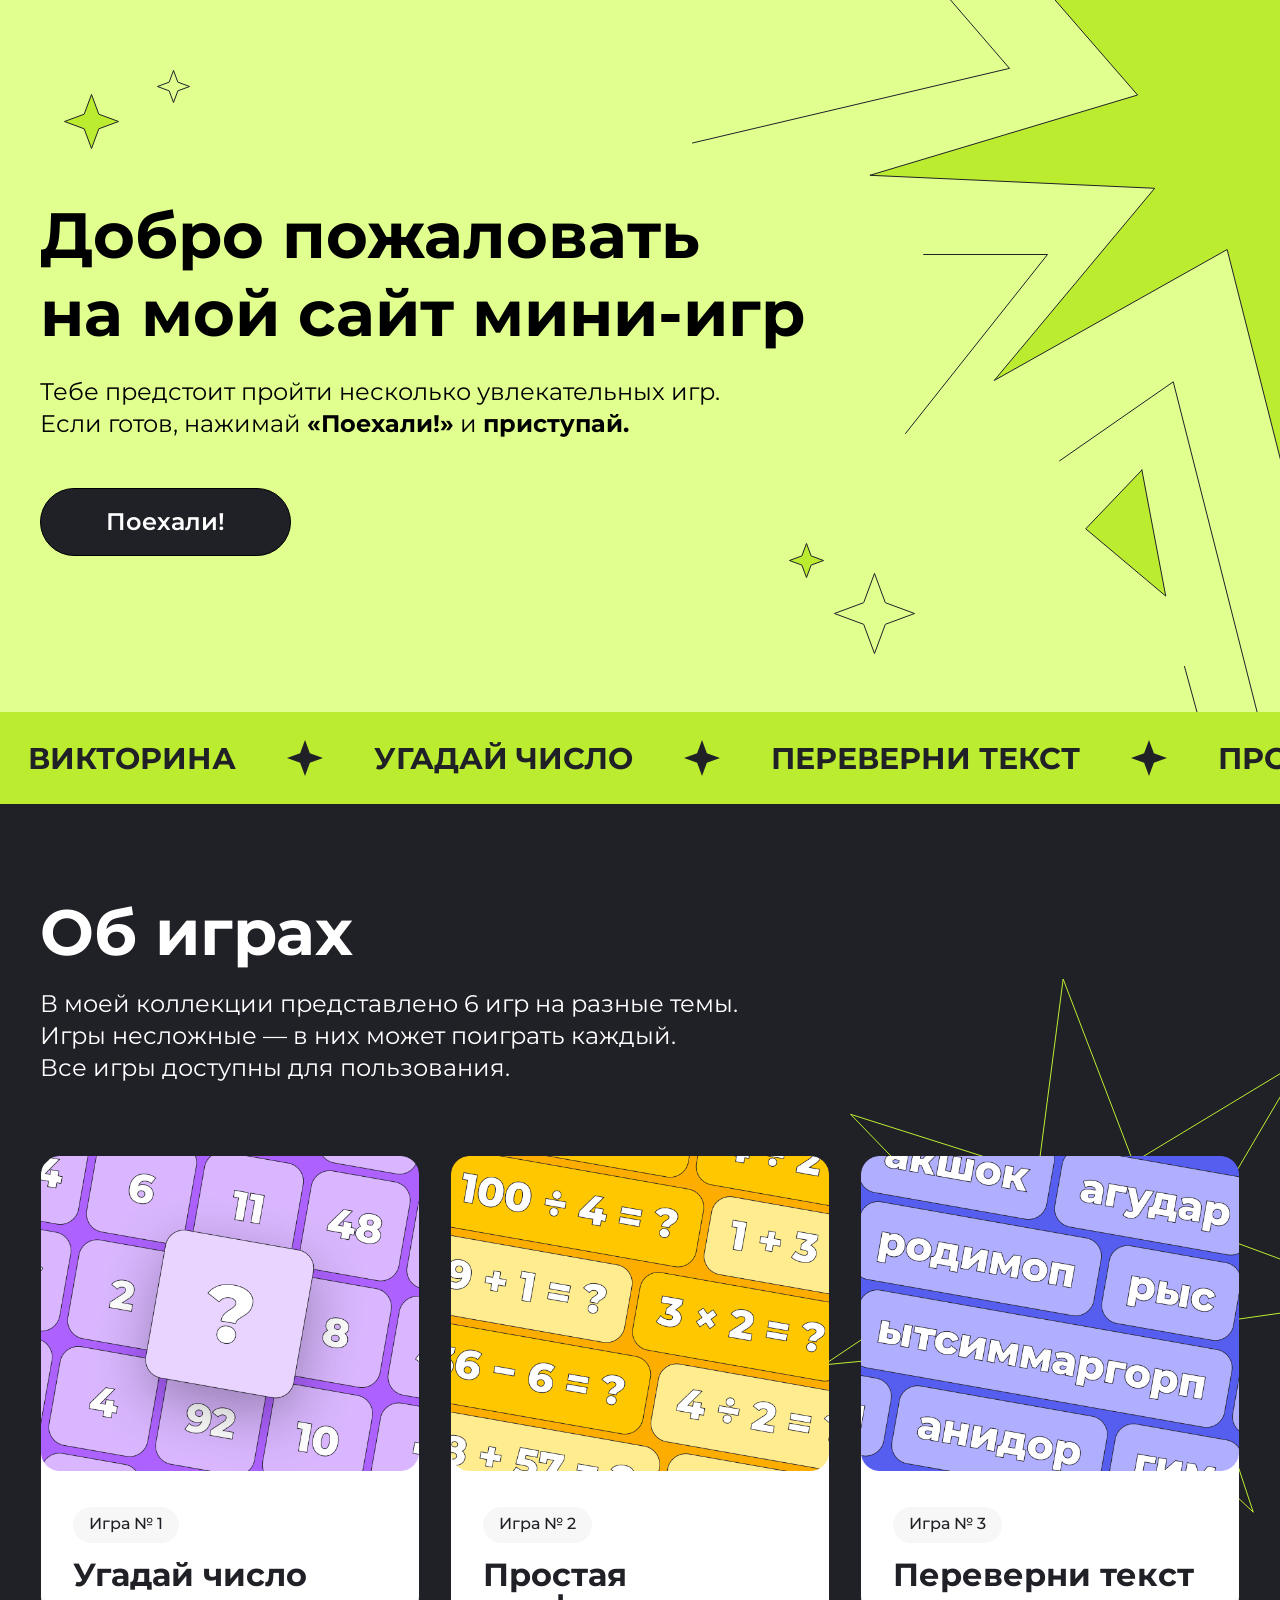
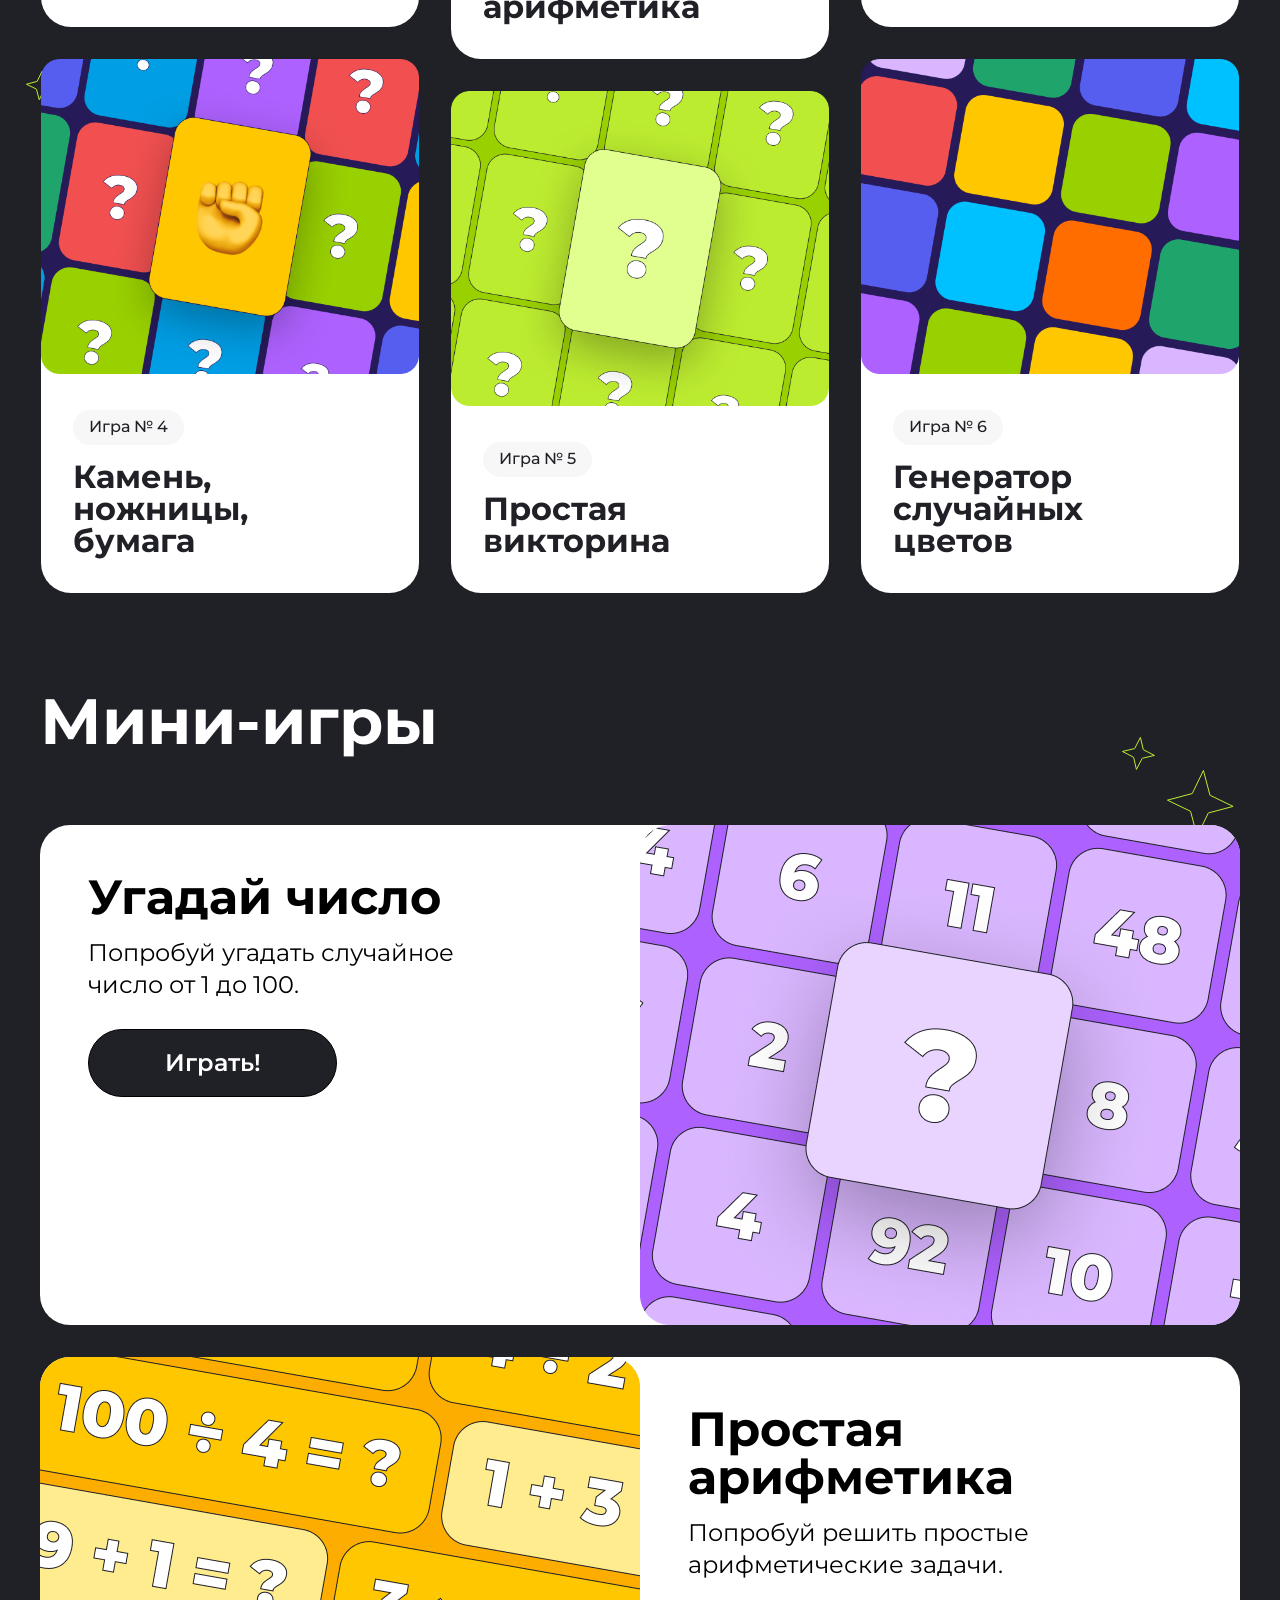
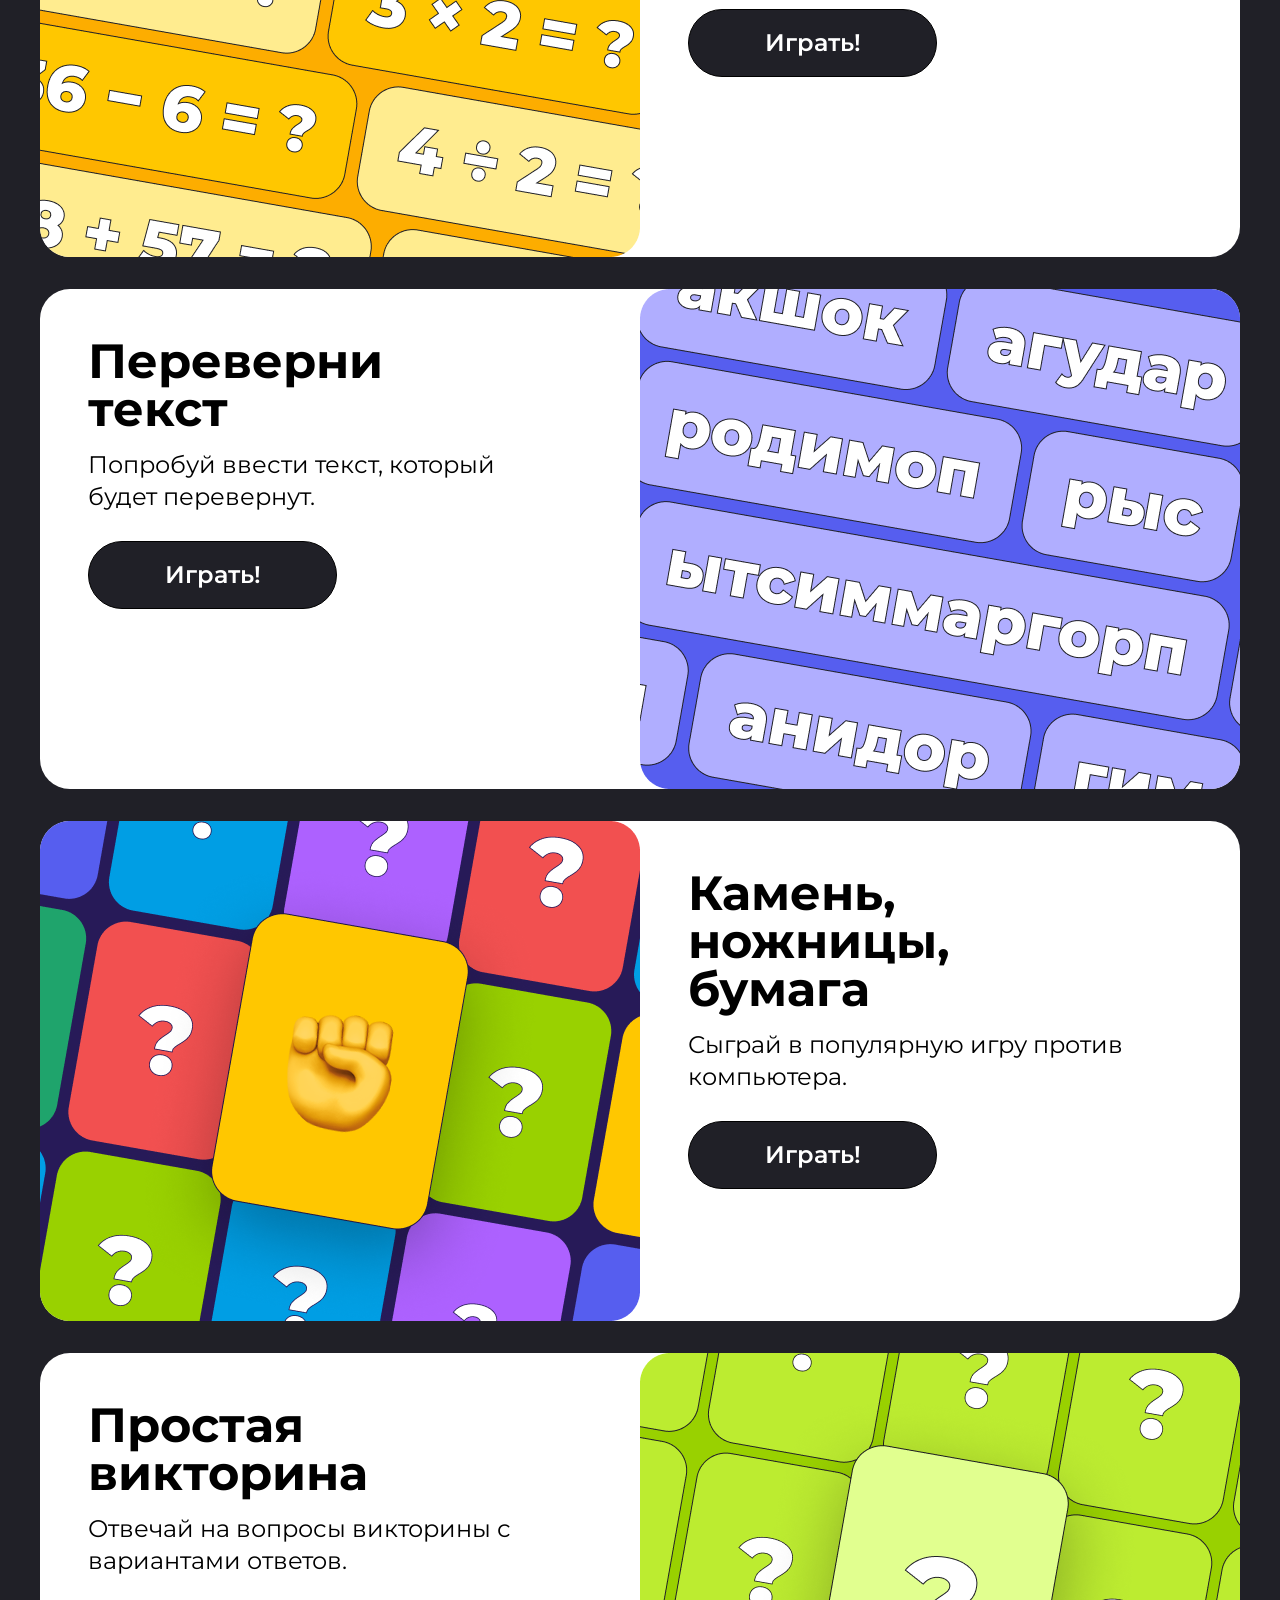
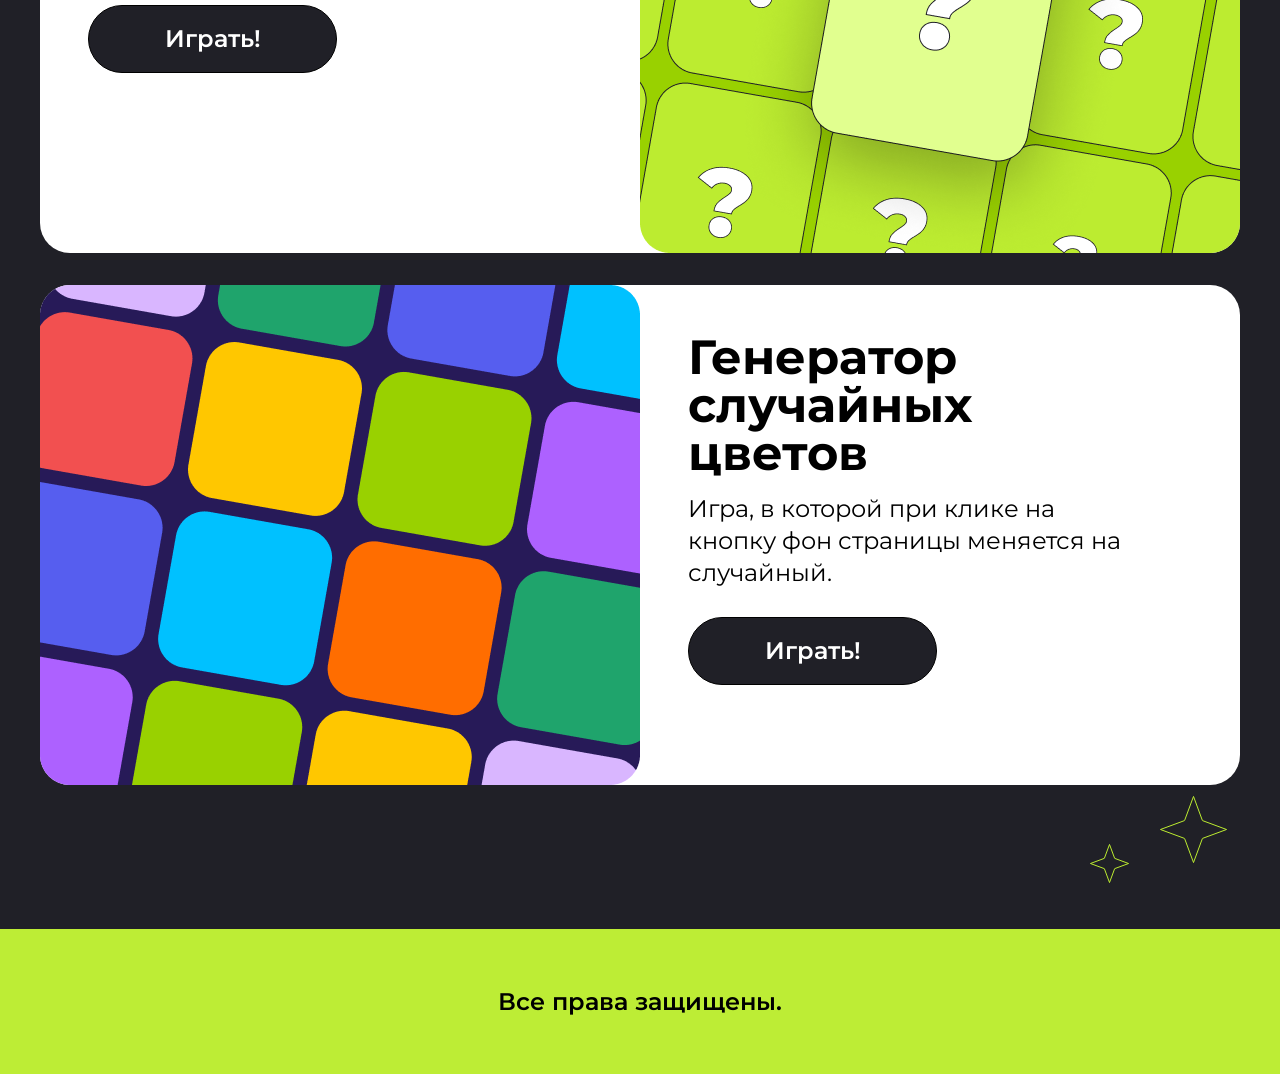
==== commit 2804e3d1: "Cекция с мини играми + footer. ДЗ №3 по JS." ====
--- a/index.html
+++ b/index.html
@@ -55,8 +55,6 @@
                 d="M163.245 10.1084C166.091 10.8901 245.303 43.9262 245.303 43.9262L161.261 52.8254L214.355 120.072L139.504 74.1373L131.878 151.995L110.781 70.0034L40.4614 109.004L88.9017 51.7587L2.93664 47.8942L83.7388 23.992L23.6975 -44.2245L108.11 -5.05042L127.428 -80.6362L136.103 -4.88821L212.993 -57.1361L163.245 10.1084Z"
                 fill="#BCEC30" stroke="#202027" stroke-miterlimit="10" stroke-linecap="round" />
         </svg>
-
-
         <svg class="ray_1 bg_elements invisible-mob" width="319" height="154" viewBox="0 0 319 154" fill="none">
             <path d="M241.293 -10L317.5 78.3799L0.5 153" stroke="#202027" stroke-linecap="round" />
         </svg>
@@ -111,7 +109,6 @@
             </div>
         </div>
     </section>
-
     <section class="about-games center" id="about">
         <h2 class="about-games__title">Об играх</h2>
         <p class="about-games__desc">В моей коллекции представлено 6 игр на разные темы.<br>Игры несложные — в них может
@@ -176,6 +173,86 @@
                 stroke="#BCEC30" />
         </svg>
     </section>
+    <section class="mini-games center">
+        <h2 class="mini-games__title">Мини-игры</h2>
+        <div class="mini-content">
+            <article class="game" id="mini_guessthenumber">
+                <div class="game__overview">
+                    <h3 class="game__name">Угадай число</h3>
+                    <span class="game__desc">Попробуй угадать случайное число от 1 до 100.</span>
+                    <a class="game__button" href="#">Играть!</a>
+                </div>
+                <img class="game__image" src="./img/guessTHEnumber.png" alt="Угадай число" />
+            </article>
+            <article class="game" id="mini_simpleMath">
+                <div class="game__overview">
+                    <h3 class="game__name">Простая арифметика</h3>
+                    <span class="game__desc">Попробуй решить простые арифметические задачи.</span>
+                    <a class="game__button" href="#">Играть!</a>
+                </div>
+                <img class="game__image" src="./img/simpleMath.png" alt="Простая арифметика" />
+            </article>
+            <article class="game" id="mini_textRoll">
+                <div class="game__overview">
+                    <h3 class="game__name">Переверни текст</h3>
+                    <span class="game__desc">Попробуй ввести текст, который будет перевернут.</span>
+                    <a class="game__button" href="#">Играть!</a>
+                </div>
+                <img class="game__image" src="./img/textRoll.png" alt="Переверни текст" />
+            </article>
+            <article class="game" id="mini_rockPaperScissors">
+                <div class="game__overview">
+                    <h3 class="game__name">Камень, ножницы, бумага</h3>
+                    <span class="game__desc">Сыграй в популярную игру против компьютера.</span>
+                    <a class="game__button" href="#">Играть!</a>
+                </div>
+                <img class="game__image" src="./img/rockPaperScissors.png" alt="Камень, ножницы, бумага" />
+            </article>
+            <article class="game" id="mini_simpleQuiz">
+                <div class="game__overview">
+                    <h3 class="game__name">Простая викторина</h3>
+                    <span class="game__desc">Отвечай на вопросы викторины с вариантами ответов.</span>
+                    <a class="game__button" href="#">Играть!</a>
+                </div>
+                <img class="game__image" src="./img/simpleQuiz.png" alt="Простая викторина" />
+            </article>
+            <article class="game" id="mini_rndColorGenerator">
+                <div class="game__overview">
+                    <h3 class="game__name">Генератор случайных цветов</h3>
+                    <span class="game__desc">Игра, в которой при клике на кнопку фон страницы меняется на
+                        случайный.</span>
+                    <a class="game__button" href="#">Играть!</a>
+                </div>
+                <img class="game__image" src="./img/rndColorGenerator.png" alt="Генератор случайных цветов" />
+            </article>
+        </div>
+        <svg class="mini-games__star1 bg_elements" width="35" height="35" viewBox="0 0 35 35" fill="none">
+            <path
+                d="M22.2469 13.4283L22.2998 13.6524L22.5041 13.7585L33.446 19.4276L21.4491 22.2469L21.2251 22.2997L21.119 22.504L15.4488 33.4458L12.6306 21.449L12.5777 21.225L12.3734 21.1189L1.43062 15.4486L13.4284 12.6305L13.6524 12.5776L13.7585 12.3734L19.4278 1.43043L22.2469 13.4283Z"
+                stroke="#BCEC30" />
+        </svg>
+
+        <svg class="mini-games__star2 bg_elements" width="69" height="69" viewBox="0 0 69 69" fill="none">
+            <path
+                d="M43.9327 26.0287L43.991 26.251L44.1982 26.3512L67.1165 37.4068L42.5217 43.9326L42.2993 43.9909L42.2001 44.1982L31.1435 67.1164L24.6187 42.5216L24.5595 42.2992L24.3522 42.2L1.434 31.1434L26.0287 24.6186L26.2512 24.5593L26.3514 24.3521L37.407 1.43385L43.9327 26.0287Z"
+                stroke="#BCEC30" />
+        </svg>
+
+        <svg class="mini-games__star3 bg_elements" width="41" height="41" viewBox="0 0 41 41" fill="none">
+            <path
+                d="M25.5684 15.1367L25.6475 15.3525L25.8633 15.4316L39.5586 20.5L25.8633 25.5684L25.6475 25.6475L25.5684 25.8633L20.5 39.5586L15.4316 25.8633L15.3525 25.6475L15.1367 25.5684L1.44043 20.5L15.1367 15.4316L15.3525 15.3525L15.4316 15.1367L20.5 1.44043L25.5684 15.1367Z"
+                stroke="#BCEC30" />
+        </svg>
+
+        <svg class="mini-games__star4 bg_elements" width="69" height="69" viewBox="0 0 69 69" fill="none">
+            <path
+                d="M43.3496 25.3555L43.4287 25.5713L43.6445 25.6504L67.5586 34.5L43.6445 43.3496L43.4287 43.4287L43.3496 43.6445L34.5 67.5586L25.6504 43.6445L25.5713 43.4287L25.3555 43.3496L1.44043 34.5L25.3555 25.6504L25.5713 25.5713L25.6504 25.3555L34.5 1.44043L43.3496 25.3555Z"
+                stroke="#BCEC30" />
+        </svg>
+    </section>
+    <footer class="footer center" id="bottom">
+        <span class="footer__disclaimer">Все права защищены.</span>
+    </footer>
 </body>
 
 </html>
--- a/style.css
+++ b/style.css
@@ -16,6 +16,7 @@
 body {
   font-family: "Montserrat", sans-serif;
   font-size: 16px;
+  background-color: #202027;
 }
 
 .top {
@@ -27,12 +28,12 @@
   position: relative;
   z-index: 0;
   overflow: hidden;
+  margin-bottom: 96px;
 }
 
 .top__info {
   max-width: 769px;
   position: relative;
-  /* z-index: 2; */
 }
 
 .top__title {
@@ -56,8 +57,7 @@
 
 .top__button {
   display: inline-block;
-  opacity: 1;
-  border-width: 1px;
+  border: 1px solid #000000;
   border-radius: 60px;
   padding: 16px 65px;
   background: #202027;
@@ -72,10 +72,11 @@
   transition: all 0.5s;
 }
 
-.top__button:hover {
+.top__button:hover, .game__button:hover {
   color: #000000;
   background-color: #ffffff;
 }
+
 
 .bg_elements {
   position: absolute;
@@ -186,17 +187,15 @@
   animation-play-state: paused;
 }
 
-.about-games {
-  padding-top: 94px;
-  padding-bottom: 50px;
+.about-games, .mini-games {
+  padding-bottom: 96px;
   background-color: #202027;
   position: relative;
 }
 
-.about-games__title {
+.about-games__title, .mini-games__title {
   color: #FFFFFF;
   font-weight: 700;
-  font-style: Bold;
   font-size: 64px;
   line-height: 100%;
   letter-spacing: 0px;
@@ -237,8 +236,55 @@
   transition: transform 0.7s;
 }
 
-.gamecard__image {
+.game {
+  border-radius: 30px;
+  background-color: #fff;
+  display: flex;
+  justify-content: space-between;
+}
+
+.game:nth-child(2n) {
+  flex-direction: row-reverse;
+}
+
+.gamecard__image, .game__image {
   width: 100%;
+  flex: 1;
+}
+
+.game__name {
+  font-weight: 700;
+  font-size: 48px;
+  line-height: 100%;
+  letter-spacing: 0px;
+  vertical-align: middle;
+}
+
+.game__desc {
+  font-weight: 400;
+  font-size: 24px;
+  line-height: 32px;
+  letter-spacing: 0px;
+  vertical-align: middle;
+}
+
+.game__button {
+  display: inline-block;
+  width: fit-content;
+  border: 1px solid #000000;
+  border-radius: 60px;
+  padding: 16px 75.5px;
+  background: #202027;
+  font-family: Montserrat;
+  font-weight: 600;
+  font-size: 24px;
+  line-height: 142%;
+  letter-spacing: 0%;
+  text-align: center;
+  color: #FFFFFF;
+  margin-top: 12px;
+  transition: all 0.5s;
+
 }
 
 .gamecard__number {
@@ -269,6 +315,22 @@
   transform: scale(1.05);
 }
 
+.mini-content {
+  margin-top: 72px;
+  display: flex;
+  flex-direction: column;
+  row-gap: 32px;
+}
+
+.game__overview {
+  flex: 1;
+  display: flex;
+  flex-direction: column;
+  margin: 48px 48px;
+  margin-right: 108px;
+  gap: 16px;
+}
+
 .about-games__smallstar {
   top: 770px;
   left: 25px;
@@ -282,6 +344,42 @@
 .about-games__bigstar {
   top: 77px;
   right: 0px;
+}
+
+.mini-games__star1 {
+  top: 47px;
+  right: 124px;
+}
+
+.mini-games__star2 {
+  top: 80px;
+  right: 45px;
+}
+
+.mini-games__star3 {
+  bottom: -3px;
+  right: 150px;
+}
+
+.mini-games__star4 {
+  bottom: 17px;
+  right: 52px;
+}
+
+.footer {
+  margin-top: 48px;
+  background-color: #BDED35;
+  padding-top: 61px;
+  padding-bottom: 60px;
+}
+
+.footer__disclaimer {
+  display: block;
+  font-weight: 600;
+  font-size: 24px;
+  line-height: 100%;
+  letter-spacing: 0px;
+  text-align: center;
 }
 
 @media (max-width: 1198px) {
@@ -388,4 +486,6 @@
     width: 39px;
     height: 41px;
   }
+
+
 }
